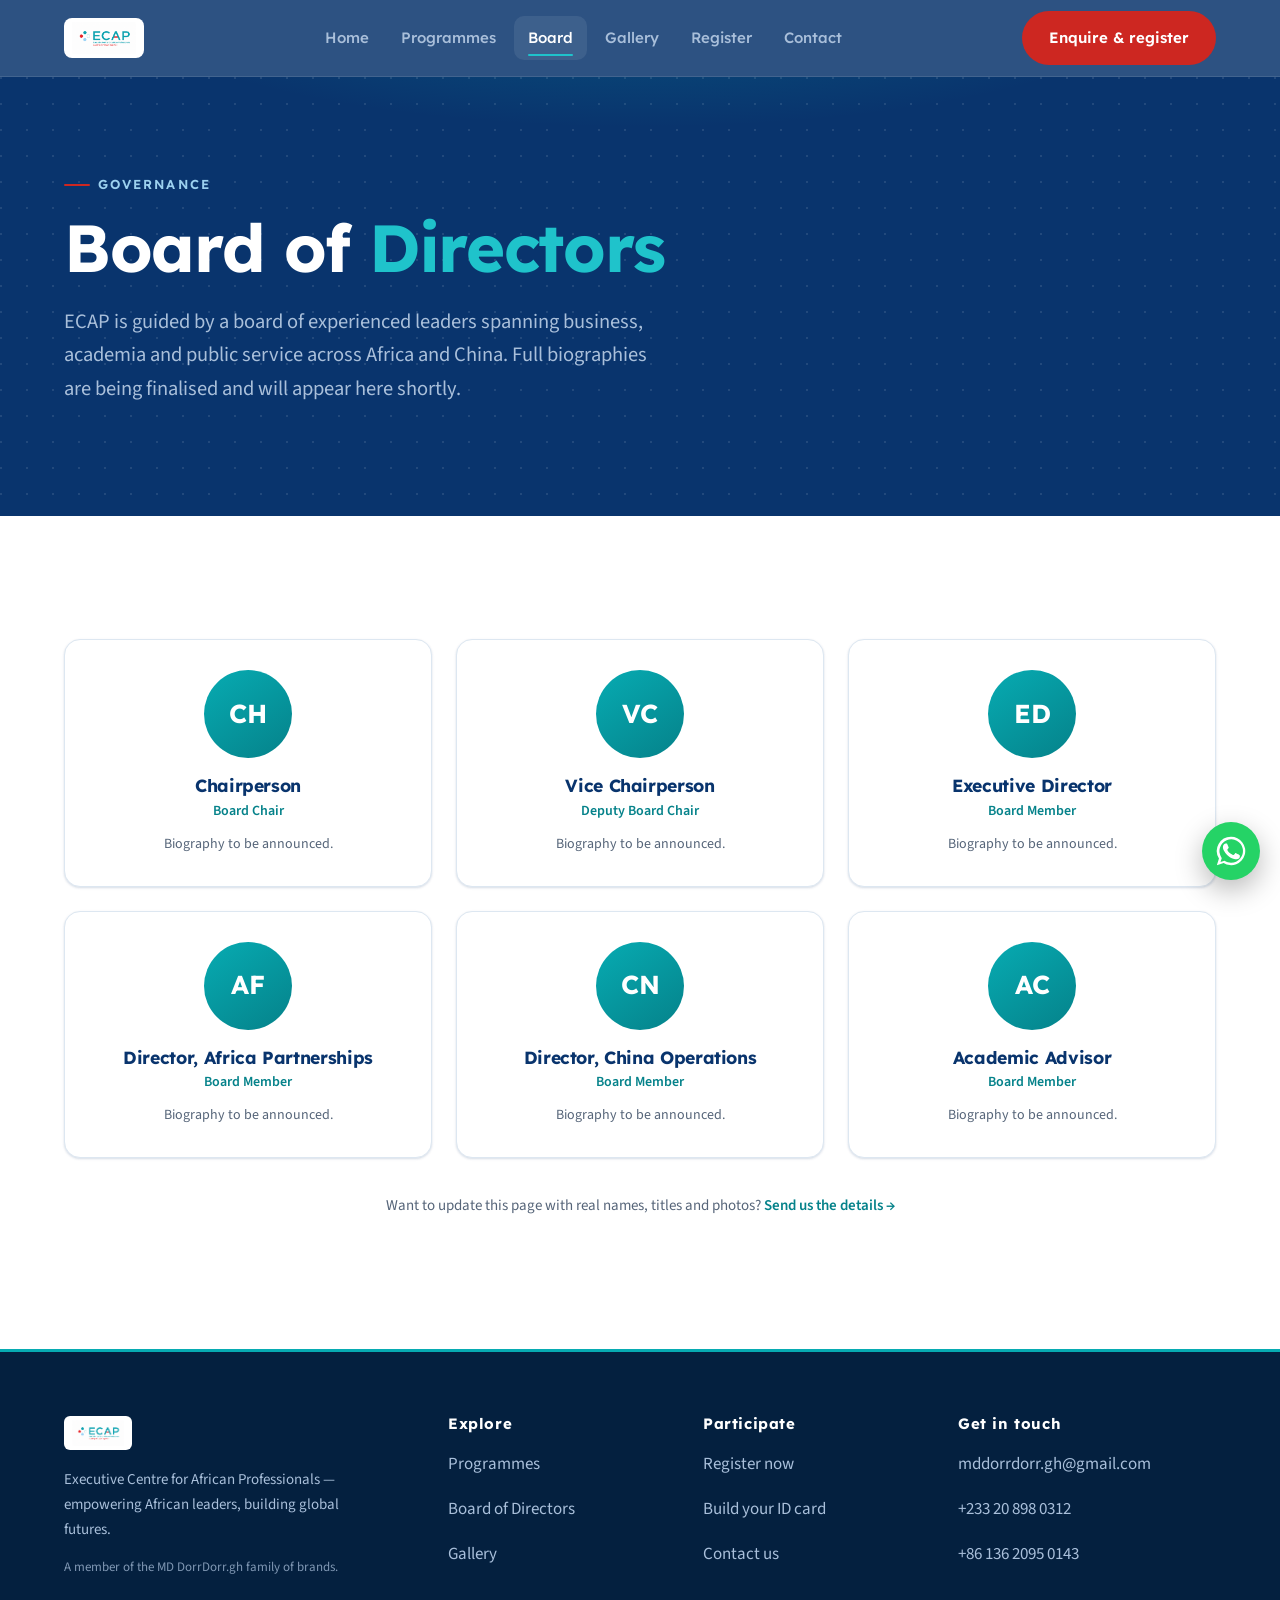
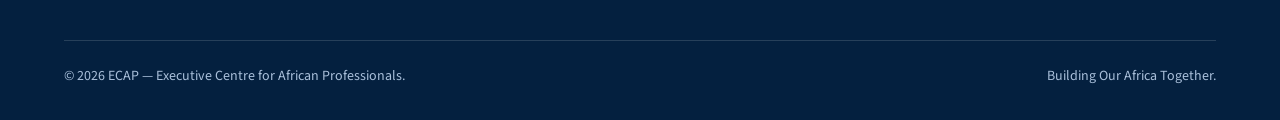
==== board.html @ b17c51c3 "Build full ECAP standalone website: marketing pages + registration/ID card system Pages: home, board" ====
<!DOCTYPE html>
<html lang="en">
<head>
<meta charset="UTF-8" />
<meta name="viewport" content="width=device-width, initial-scale=1.0" />
<title>Board of Directors — ECAP</title>
<meta name="description" content="Meet the Board of Directors of ECAP, the Executive Centre for African Professionals." />
<link rel="preconnect" href="https://fonts.googleapis.com" />
<link rel="preconnect" href="https://fonts.gstatic.com" crossorigin />
<link href="https://fonts.googleapis.com/css2?family=Lexend:wght@300;400;500;600;700;800&family=Source+Sans+3:wght@300;400;500;600;700&display=swap" rel="stylesheet" />
<link rel="stylesheet" href="css/styles.css" />
<link rel="canonical" href="https://ecap.mddorrdorrgh.org/board.html" />
<style>
  .board-avatar{width:88px;height:88px;border-radius:50%;background:linear-gradient(145deg,var(--teal),var(--teal-dark));display:grid;place-items:center;color:#fff;font-family:'Lexend';font-weight:700;font-size:26px;margin-bottom:18px;flex:none;}
</style>
</head>
<body>

<header class="site-header">
  <div class="container nav">
    <a href="index.html" class="nav-logo" aria-label="ECAP home"><img src="assets/logos/ecap-logo.png" alt="ECAP" style="height:40px;width:auto;background:#fff;border-radius:8px;padding:4px 8px;" /></a>
    <nav class="nav-links" aria-label="Primary">
      <a href="index.html">Home</a>
      <a href="programmes.html">Programmes</a>
      <a href="board.html" class="active">Board</a>
      <a href="gallery.html">Gallery</a>
      <a href="register.html">Register</a>
      <a href="contact.html">Contact</a>
    </nav>
    <div class="nav-cta"><a href="register.html" class="btn btn-red">Enquire &amp; register</a></div>
    <button class="nav-toggle" aria-label="Open menu" aria-expanded="false" aria-controls="mobileMenu"><svg width="26" height="26" viewBox="0 0 24 24" fill="none" stroke="currentColor" stroke-width="2" stroke-linecap="round"><path d="M4 6h16M4 12h16M4 18h16"/></svg></button>
  </div>
  <div class="mobile-menu" id="mobileMenu">
    <a href="index.html">Home</a>
    <a href="programmes.html">Programmes</a>
    <a href="board.html">Board of Directors</a>
    <a href="gallery.html">Gallery</a>
    <a href="register.html">Register</a>
    <a href="contact.html">Contact</a>
    <a href="register.html" class="btn btn-red">Enquire &amp; register</a>
  </div>
</header>

<main>

<section class="on-dark hero-glow pattern-adinkra" style="position:relative;overflow:hidden;">
  <div class="container" style="padding-block:clamp(56px,7vw,96px);position:relative;z-index:2;">
    <div class="maxw-720">
      <span class="eyebrow reveal">Governance</span>
      <h1 class="h-xl reveal" data-delay="1" style="margin:16px 0 0;">Board of <span class="text-accent gold" style="color:var(--teal-bright);">Directors</span></h1>
      <p class="lead reveal" data-delay="2" style="margin-top:20px;max-width:600px;">
        ECAP is guided by a board of experienced leaders spanning business, academia and public service
        across Africa and China. Full biographies are being finalised and will appear here shortly.
      </p>
    </div>
  </div>
</section>

<section class="section">
  <div class="container">
    <div class="grid grid-3" style="margin-top:8px;">
      <div class="card reveal" style="text-align:center;">
        <div class="board-avatar" style="margin-inline:auto;">CH</div>
        <h3 style="font-family:'Lexend';font-size:1.1rem;margin:0 0 4px;">Chairperson</h3>
        <p style="color:var(--teal-dark);font-weight:600;font-size:14px;margin:0 0 10px;">Board Chair</p>
        <p style="color:var(--fg-muted);font-size:14px;margin:0;">Biography to be announced.</p>
      </div>
      <div class="card reveal" data-delay="1" style="text-align:center;">
        <div class="board-avatar" style="margin-inline:auto;">VC</div>
        <h3 style="font-family:'Lexend';font-size:1.1rem;margin:0 0 4px;">Vice Chairperson</h3>
        <p style="color:var(--teal-dark);font-weight:600;font-size:14px;margin:0 0 10px;">Deputy Board Chair</p>
        <p style="color:var(--fg-muted);font-size:14px;margin:0;">Biography to be announced.</p>
      </div>
      <div class="card reveal" data-delay="2" style="text-align:center;">
        <div class="board-avatar" style="margin-inline:auto;">ED</div>
        <h3 style="font-family:'Lexend';font-size:1.1rem;margin:0 0 4px;">Executive Director</h3>
        <p style="color:var(--teal-dark);font-weight:600;font-size:14px;margin:0 0 10px;">Board Member</p>
        <p style="color:var(--fg-muted);font-size:14px;margin:0;">Biography to be announced.</p>
      </div>
      <div class="card reveal" style="text-align:center;">
        <div class="board-avatar" style="margin-inline:auto;">AF</div>
        <h3 style="font-family:'Lexend';font-size:1.1rem;margin:0 0 4px;">Director, Africa Partnerships</h3>
        <p style="color:var(--teal-dark);font-weight:600;font-size:14px;margin:0 0 10px;">Board Member</p>
        <p style="color:var(--fg-muted);font-size:14px;margin:0;">Biography to be announced.</p>
      </div>
      <div class="card reveal" data-delay="1" style="text-align:center;">
        <div class="board-avatar" style="margin-inline:auto;">CN</div>
        <h3 style="font-family:'Lexend';font-size:1.1rem;margin:0 0 4px;">Director, China Operations</h3>
        <p style="color:var(--teal-dark);font-weight:600;font-size:14px;margin:0 0 10px;">Board Member</p>
        <p style="color:var(--fg-muted);font-size:14px;margin:0;">Biography to be announced.</p>
      </div>
      <div class="card reveal" data-delay="2" style="text-align:center;">
        <div class="board-avatar" style="margin-inline:auto;">AC</div>
        <h3 style="font-family:'Lexend';font-size:1.1rem;margin:0 0 4px;">Academic Advisor</h3>
        <p style="color:var(--teal-dark);font-weight:600;font-size:14px;margin:0 0 10px;">Board Member</p>
        <p style="color:var(--fg-muted);font-size:14px;margin:0;">Biography to be announced.</p>
      </div>
    </div>
    <p class="center reveal" style="margin-top:36px;color:var(--fg-muted);font-size:15px;">Want to update this page with real names, titles and photos? <a href="contact.html" class="gold" style="font-weight:600;">Send us the details →</a></p>
  </div>
</section>

</main>

<footer class="site-footer">
  <div class="container">
    <div class="footer-grid">
      <div>
        <img src="assets/logos/ecap-logo.png" alt="ECAP" style="height:34px;width:auto;background:#fff;border-radius:6px;padding:4px 8px;margin-bottom:18px;" />
        <p style="max-width:320px;font-size:15px;">Executive Centre for African Professionals — empowering African leaders, building global futures.</p>
        <p style="max-width:320px;font-size:13px;margin-top:10px;opacity:.75;">A member of the <a href="https://mddorrdorrgh.org" target="_blank" rel="noopener">MD DorrDorr.gh</a> family of brands.</p>
      </div>
      <div><h4>Explore</h4><p><a href="programmes.html">Programmes</a></p><p><a href="board.html">Board of Directors</a></p><p><a href="gallery.html">Gallery</a></p></div>
      <div><h4>Participate</h4><p><a href="register.html">Register now</a></p><p><a href="id-card.html">Build your ID card</a></p><p><a href="contact.html">Contact us</a></p></div>
      <div><h4>Get in touch</h4><p><a href="mailto:mddorrdorr.gh@gmail.com">mddorrdorr.gh@gmail.com</a></p><p style="margin-top:10px;"><a href="tel:+233208980312">+233 20 898 0312</a></p><p><a href="tel:+8613620950143">+86 136 2095 0143</a></p></div>
    </div>
    <div class="footer-bottom">
      <span>© <span id="year">2026</span> ECAP — Executive Centre for African Professionals.</span>
      <span>Building Our Africa Together.</span>
    </div>
  </div>
</footer>

<a href="https://wa.me/233208980312?text=Hello%20ECAP%2C%20I%27d%20like%20to%20make%20an%20enquiry." class="wa-float" target="_blank" rel="noopener" aria-label="Chat with us on WhatsApp"><svg viewBox="0 0 24 24"><path d="M12 2a10 10 0 00-8.5 15.3L2 22l4.8-1.5A10 10 0 1012 2zm0 18.3c-1.5 0-3-.4-4.3-1.2l-.3-.2-2.8.9.9-2.8-.2-.3A8.3 8.3 0 1112 20.3zM17.5 14.4c-.3-.1-1.7-.8-1.9-.9-.3-.1-.5-.1-.7.2-.2.3-.7.8-.9 1-.2.2-.3.2-.6.1-.3-.2-1.2-.5-2.3-1.4-.9-.8-1.4-1.7-1.6-2-.2-.3 0-.5.1-.6l.4-.5c.1-.2.2-.3.3-.5.1-.2 0-.4 0-.5l-.9-2.1c-.2-.6-.5-.5-.7-.5h-.6c-.2 0-.5.1-.8.4-.3.3-1 1-1 2.4s1.1 2.8 1.2 3c.1.2 2.1 3.3 5.1 4.6.7.3 1.3.5 1.7.6.7.2 1.4.2 1.9.1.6-.1 1.7-.7 1.9-1.3.2-.6.2-1.2.2-1.3-.1-.2-.3-.2-.6-.4z"/></svg></a>
<script src="js/main.js"></script>
</body>
</html>
---- css/styles.css ----
/* ============================================================
   MD DorrDorr.gh — The Afrocentric Brand
   Shared design system
   Traditional palette: navy #09346d · teal #07abb2 · red #cd2721
                        sky #9cd1ef · white #ffffff
   ============================================================ */

:root {
  /* Brand core — traditional colors */
  --navy:       #09346d;
  --navy-deep:  #072a5a;
  --navy-900:   #04203f;
  --teal:       #07abb2;
  --teal-bright:#1fc3cb;   /* accents/text on dark */
  --teal-dark:  #05828a;   /* WCAG-safe on white */
  --red:        #cd2721;
  --red-dark:   #b21f1a;
  --sky:        #9cd1ef;
  --sky-soft:   #eef6fc;   /* light section bg */
  --sky-100:    #dcecf8;
  --white:      #ffffff;

  /* Dark surfaces (hero / footer / dark sections) = navy */
  --ink:        #09346d;
  --ink-2:      #0c3a78;   /* card on navy */
  --ink-3:      #0e4488;

  /* Backgrounds */
  --ivory:      #ffffff;
  --sand:       #eef6fc;   /* soft light-blue */
  --sand-2:     #dcecf8;

  /* Text */
  --fg:         #12243f;
  --fg-muted:   #566579;
  --fg-on-dark: #eaf1fa;
  --fg-on-dark-muted: #a9bfda;

  --border:     #dde7f1;
  --border-dark:rgba(255,255,255,.14);

  /* Subsidiary accents */
  --lordmart:   #14b8b8;
  --lordmart-navy: #12284c;
  --family-blue:#29a9e0;
  --family-red: #ed2027;
  --dingding:   #17a2ad;
  --dingding-red:#e53935;

  --radius:     16px;
  --radius-sm:  10px;
  --shadow-sm:  0 1px 2px rgba(9,52,109,.07), 0 1px 3px rgba(9,52,109,.10);
  --shadow-md:  0 8px 24px -8px rgba(9,52,109,.20), 0 4px 8px -4px rgba(9,52,109,.12);
  --shadow-lg:  0 30px 60px -20px rgba(9,52,109,.38);
  --shadow-accent:0 20px 50px -18px rgba(7,171,178,.55);
  --shadow-red: 0 20px 50px -18px rgba(205,39,33,.5);

  --maxw: 1200px;
  --ease: cubic-bezier(.22,.61,.36,1);
}

* { box-sizing: border-box; }
html { scroll-behavior: smooth; -webkit-text-size-adjust: 100%; }
@media (prefers-reduced-motion: reduce) { html { scroll-behavior: auto; } }

body {
  margin: 0;
  font-family: "Source Sans 3", system-ui, -apple-system, Segoe UI, Roboto, sans-serif;
  color: var(--fg);
  background: var(--ivory);
  font-size: 17px;
  line-height: 1.65;
  -webkit-font-smoothing: antialiased;
  text-rendering: optimizeLegibility;
}

h1,h2,h3,h4,.font-display {
  font-family: "Lexend", system-ui, sans-serif;
  line-height: 1.1;
  letter-spacing: -0.02em;
  font-weight: 700;
  color: var(--navy);
}

a { color: inherit; text-decoration: none; }
img { max-width: 100%; display: block; }

/* ---------- Layout ---------- */
.container { width: 100%; max-width: var(--maxw); margin-inline: auto; padding-inline: 24px; }
.section { padding-block: clamp(64px, 9vw, 128px); }
.section-tight { padding-block: clamp(48px, 6vw, 88px); }

.eyebrow {
  display: inline-flex; align-items: center; gap: 8px;
  font-family: "Lexend", sans-serif; font-weight: 600;
  font-size: 13px; letter-spacing: .16em; text-transform: uppercase;
  color: var(--teal-dark);
}
.eyebrow::before { content:""; width: 26px; height: 2px; background: var(--red); border-radius: 2px; }
.on-dark .eyebrow { color: var(--sky); }
.on-dark .eyebrow::before { background: var(--red); }

.h-xl { font-size: clamp(2.4rem, 5.2vw, 4.2rem); }
.h-lg { font-size: clamp(2rem, 4vw, 3rem); }
.h-md { font-size: clamp(1.5rem, 2.6vw, 2.1rem); }
.lead { font-size: clamp(1.05rem, 1.6vw, 1.28rem); color: var(--fg-muted); }
.on-dark .lead { color: var(--fg-on-dark-muted); }

.text-accent { color: var(--teal-dark); }
.on-dark .text-accent { color: var(--teal-bright); }
.text-red { color: var(--red); }

/* Surfaces */
/* Use background-COLOR (not the `background` shorthand) so the .pattern-adinkra
   overlay, which sets background-image, can't wipe out the navy base. */
.on-dark { color: var(--fg-on-dark); background-color: var(--navy); }
.on-dark.pattern-adinkra { background-color: var(--navy); }
.on-dark h1,.on-dark h2,.on-dark h3,.on-dark h4 { color: #fff; }
.bg-sand { background: var(--sand); }
.bg-ink  { background: var(--navy); }

/* ---------- Buttons ---------- */
.btn {
  --btn-bg: var(--teal); --btn-fg: #fff;
  display: inline-flex; align-items: center; justify-content: center; gap: 10px;
  font-family: "Lexend", sans-serif; font-weight: 600; font-size: 15px;
  padding: 14px 26px; border-radius: 999px; cursor: pointer; border: 1px solid transparent;
  background: var(--btn-bg); color: var(--btn-fg);
  transition: transform .2s var(--ease), box-shadow .25s var(--ease), background .2s, color .2s;
  min-height: 48px;
}
.btn:hover { transform: translateY(-2px); box-shadow: var(--shadow-accent); background: var(--teal-dark); }
.btn:active { transform: translateY(0); }
.btn:focus-visible { outline: 3px solid var(--sky); outline-offset: 2px; }

.btn-red { --btn-bg: var(--red); --btn-fg:#fff; }
.btn-red:hover { background: var(--red-dark); box-shadow: var(--shadow-red); }

.btn-ghost { --btn-bg: transparent; --btn-fg: var(--navy); border-color: var(--border); }
.on-dark .btn-ghost { --btn-fg: #fff; border-color: rgba(255,255,255,.30); }
.btn-ghost:hover { box-shadow: none; background: rgba(7,171,178,.10); border-color: var(--teal); color: var(--teal-dark); }
.on-dark .btn-ghost:hover { color:#fff; background: rgba(255,255,255,.08); border-color: var(--sky); }

.btn-dark { --btn-bg: var(--navy); --btn-fg: #fff; }
.btn-dark:hover { box-shadow: var(--shadow-md); background: var(--navy-deep); }
.btn-whatsapp { --btn-bg: #25d366; --btn-fg: #fff; }
.btn-whatsapp:hover { background: #1eb858; box-shadow: 0 20px 50px -18px rgba(37,211,102,.55); }

/* Floating WhatsApp button (all pages) */
.wa-float {
  position: fixed; right: 20px; bottom: 20px; z-index: 70;
  width: 58px; height: 58px; border-radius: 50%; background: #25d366;
  display: grid; place-items: center; box-shadow: 0 10px 28px rgba(0,0,0,.28);
  transition: transform .2s var(--ease), box-shadow .2s var(--ease);
}
.wa-float:hover { transform: scale(1.08); box-shadow: 0 14px 34px rgba(37,211,102,.5); }
.wa-float:focus-visible { outline: 3px solid #9be7b6; outline-offset: 3px; }
.wa-float svg { width: 34px; height: 34px; fill: #fff; }
@media (max-width: 520px) { .wa-float { width: 54px; height: 54px; right: 16px; bottom: 16px; } }
@media (prefers-reduced-motion: reduce) { .wa-float { transition: none; } }
.btn-lg { padding: 17px 34px; font-size: 16px; }

/* ---------- Header / Nav ---------- */
.site-header {
  position: sticky; top: 0; z-index: 60;
  background: color-mix(in srgb, var(--navy) 85%, transparent);
  backdrop-filter: blur(14px) saturate(1.2);
  border-bottom: 1px solid rgba(255,255,255,.10);
}
.nav { display: flex; align-items: center; justify-content: space-between; height: 76px; gap: 20px; }
.nav-logo { display: flex; align-items: center; gap: 12px; }
.nav-logo img { height: 34px; width: auto; }
.nav-links { display: flex; align-items: center; gap: 4px; }
.nav-links a {
  font-family: "Lexend", sans-serif; font-weight: 500; font-size: 15px;
  color: var(--fg-on-dark-muted); padding: 10px 14px; border-radius: 10px;
  transition: color .2s, background .2s; position: relative;
}
.nav-links a:hover, .nav-links a.active { color: #fff; background: rgba(255,255,255,.08); }
.nav-links a.active::after {
  content:""; position:absolute; left:14px; right:14px; bottom:4px; height:2px;
  background: var(--teal-bright); border-radius: 2px;
}
.nav-cta { display: flex; align-items: center; gap: 10px; }
.nav-toggle {
  display: none; background: none; border: 0; cursor: pointer; padding: 8px;
  color: #fff; border-radius: 10px;
}
.nav-toggle:hover { background: rgba(255,255,255,.10); }

.mobile-menu {
  display: none; flex-direction: column; gap: 4px;
  padding: 12px 24px 24px; background: var(--navy-deep);
  border-bottom: 1px solid var(--border-dark);
}
.mobile-menu.open { display: flex; }
.mobile-menu a {
  font-family: "Lexend", sans-serif; color: var(--fg-on-dark); padding: 14px 12px;
  border-radius: 10px; font-weight: 500; border-bottom: 1px solid rgba(255,255,255,.07);
}
.mobile-menu a:hover { background: rgba(7,171,178,.16); color: var(--teal-bright); }
.mobile-menu .btn { margin-top: 12px; }

@media (max-width: 900px) {
  .nav-links, .nav-cta .btn { display: none; }
  .nav-toggle { display: inline-flex; }
}

/* ---------- Cards ---------- */
.card {
  background: #fff; border: 1px solid var(--border); border-radius: var(--radius);
  padding: 30px; box-shadow: var(--shadow-sm);
  transition: transform .3s var(--ease), box-shadow .3s var(--ease), border-color .3s;
  height: 100%;
}
.card:hover { transform: translateY(-6px); box-shadow: var(--shadow-md); border-color: var(--sky-100); }
.on-dark .card { background: rgba(255,255,255,.05); border-color: var(--border-dark); }
.on-dark .card:hover { border-color: var(--teal); background: rgba(255,255,255,.08); }

.icon-badge {
  width: 54px; height: 54px; border-radius: 14px; display: grid; place-items: center;
  background: linear-gradient(140deg, var(--teal), var(--teal-dark)); color: #fff;
  box-shadow: var(--shadow-sm); margin-bottom: 18px;
}
.icon-badge svg { width: 26px; height: 26px; }

/* Grid helpers */
.grid { display: grid; gap: 24px; }
.grid-2 { grid-template-columns: repeat(2, 1fr); }
.grid-3 { grid-template-columns: repeat(3, 1fr); }
.grid-4 { grid-template-columns: repeat(4, 1fr); }
@media (max-width: 980px) { .grid-3, .grid-4 { grid-template-columns: repeat(2, 1fr); } }
@media (max-width: 640px) { .grid-2, .grid-3, .grid-4 { grid-template-columns: 1fr; } }

/* ---------- Subsidiary brand chips ---------- */
.brand-tag { display:inline-flex; align-items:center; gap:8px; font-family:"Lexend"; font-weight:600; font-size:13px; letter-spacing:.05em; padding:6px 14px; border-radius:999px; }
.tag-lordmart { background: color-mix(in srgb, var(--lordmart) 15%, #fff); color: var(--lordmart-navy); }
.tag-family   { background: color-mix(in srgb, var(--family-blue) 15%, #fff); color: #0c6aa0; }
.tag-dingding { background: color-mix(in srgb, var(--dingding) 15%, #fff); color: #0b6b73; }
.tag-ecap { background: color-mix(in srgb, var(--teal) 16%, #fff); color: var(--teal-dark); }

/* ECAP icon badge — teal, matching the ECAP logo */
.icon-badge.badge-gold { background: linear-gradient(140deg, var(--teal), var(--teal-dark)); }

/* ---------- Pattern & glow ---------- */
.pattern-adinkra {
  background-image:
    radial-gradient(circle at 1px 1px, rgba(255,255,255,.10) 1px, transparent 0);
  background-size: 26px 26px;
}
.hero-glow::before {
  content:""; position:absolute; inset:-20% 0 auto 0; height:75%;
  background: radial-gradient(60% 60% at 50% 0%, rgba(7,171,178,.28), transparent 70%);
  pointer-events:none;
}
.rule-accent { height: 3px; width: 60px; background: linear-gradient(90deg, var(--teal-bright), transparent); border-radius:3px; }

/* Stat */
.stat-num { font-family:"Lexend"; font-weight:800; font-size: clamp(2.2rem,4vw,3.2rem); color: var(--teal-dark); line-height:1; letter-spacing:-.03em; }
.on-dark .stat-num { color: var(--teal-bright); }
.stat-label { color: var(--fg-muted); font-size:15px; margin-top:6px; }
.on-dark .stat-label { color: var(--fg-on-dark-muted); }

/* ---------- Footer ---------- */
.site-footer { background: var(--navy-900); color: var(--fg-on-dark-muted); padding-block: 64px 32px; border-top: 3px solid var(--teal); }
.site-footer h4 { color:#fff; font-size: 15px; letter-spacing:.04em; margin: 0 0 16px; }
.site-footer a { color: var(--fg-on-dark-muted); transition: color .2s; }
.site-footer a:hover { color: var(--teal-bright); }
.footer-grid { display:grid; grid-template-columns: 1.6fr 1fr 1fr 1.2fr; gap: 40px; }
@media (max-width: 860px){ .footer-grid { grid-template-columns: 1fr 1fr; gap: 32px; } }
@media (max-width: 520px){ .footer-grid { grid-template-columns: 1fr; } }
.footer-bottom { margin-top: 48px; padding-top: 24px; border-top: 1px solid var(--border-dark); display:flex; justify-content:space-between; gap:16px; flex-wrap:wrap; font-size: 14px; }

/* ---------- Reveal animation ---------- */
.reveal { opacity: 0; transform: translateY(24px); transition: opacity .7s var(--ease), transform .7s var(--ease); }
.reveal.in { opacity: 1; transform: none; }
.reveal[data-delay="1"]{ transition-delay:.08s; }
.reveal[data-delay="2"]{ transition-delay:.16s; }
.reveal[data-delay="3"]{ transition-delay:.24s; }
.reveal[data-delay="4"]{ transition-delay:.32s; }
@media (prefers-reduced-motion: reduce) {
  .reveal { opacity: 1 !important; transform: none !important; transition: none; }
}

/* Country mini-flags (render consistently on Windows, unlike flag emoji) */
.flag { display:inline-block; width:28px; height:19px; border-radius:3px; vertical-align:middle; box-shadow:0 0 0 1px rgba(0,0,0,.10); flex:none; }
.flag-gh { background:linear-gradient(#ce1126 0 33.33%, #fcd116 33.33% 66.66%, #006b3f 66.66% 100%); position:relative; }
.flag-gh::after { content:"★"; position:absolute; inset:0; display:grid; place-items:center; color:#111; font-size:10px; line-height:1; }
.flag-cn { background:#de2910; position:relative; }
.flag-cn::after { content:"★"; position:absolute; top:3px; left:4px; color:#ffde00; font-size:9px; line-height:1; }

/* Utility */
.center { text-align:center; }
.mx-auto { margin-inline:auto; }
.maxw-720 { max-width: 720px; }
.maxw-640 { max-width: 640px; }
.mt-s{margin-top:12px}.mt-m{margin-top:24px}.mt-l{margin-top:40px}
.flex{display:flex}.items-center{align-items:center}.gap-s{gap:10px}.gap-m{gap:16px}.wrap{flex-wrap:wrap}
.list-check{list-style:none;padding:0;margin:0}
.list-check li{position:relative;padding-left:32px;margin-bottom:14px}
.list-check li::before{content:"";position:absolute;left:0;top:3px;width:20px;height:20px;border-radius:50%;background:var(--teal);
  -webkit-mask:url("data:image/svg+xml,%3Csvg xmlns='http://www.w3.org/2000/svg' viewBox='0 0 24 24' fill='none' stroke='%23fff' stroke-width='3.5' stroke-linecap='round' stroke-linejoin='round'%3E%3Cpath d='M20 6 9 17l-5-5'/%3E%3C/svg%3E") center/13px no-repeat;
  mask:url("data:image/svg+xml,%3Csvg xmlns='http://www.w3.org/2000/svg' viewBox='0 0 24 24' fill='none' stroke='%23fff' stroke-width='3.5' stroke-linecap='round' stroke-linejoin='round'%3E%3Cpath d='M20 6 9 17l-5-5'/%3E%3C/svg%3E") center/13px no-repeat;}

/* ============================================================
   ECAP additions: forms, course outlines, gallery, ID card
   ============================================================ */

/* Text accent alias used across ECAP copy */
.gold { color: var(--teal-dark); }
.on-dark .gold { color: var(--teal-bright); }
.ecap-badge { width:96px; height:96px; border-radius:24px; background:linear-gradient(145deg,#0e4488,#062a5a); display:grid; place-items:center; box-shadow:var(--shadow-lg); border:1px solid rgba(7,171,178,.45); }

/* Forms (register, contact) */
.field{margin-bottom:18px;}
.field label{display:block;font-family:'Lexend';font-weight:600;font-size:14px;color:var(--navy);margin-bottom:7px;}
.field .hint{font-size:13px;color:var(--fg-muted);margin-top:6px;}
.field input,.field select,.field textarea{
  width:100%;font-family:inherit;font-size:16px;color:var(--fg);
  padding:13px 15px;border:1px solid var(--border);border-radius:12px;background:#fff;
  transition:border-color .2s, box-shadow .2s;
}
.field input:focus,.field select:focus,.field textarea:focus{
  outline:none;border-color:var(--teal);box-shadow:0 0 0 3px rgba(7,171,178,.18);
}
.field textarea{resize:vertical;min-height:120px;}
.checkrow{display:flex;align-items:flex-start;gap:12px;padding:14px 16px;border:1px solid var(--border);border-radius:12px;margin-bottom:10px;transition:border-color .2s, background .2s;}
.checkrow:has(input:checked){border-color:var(--teal);background:color-mix(in srgb, var(--teal) 6%, #fff);}
.checkrow input{width:18px;height:18px;margin-top:2px;accent-color:var(--teal);flex:none;}
.checkrow.locked{opacity:.75;}
.contact-line{display:flex;align-items:flex-start;gap:14px;margin-bottom:20px;}
.contact-line .ci{flex:none;width:44px;height:44px;border-radius:12px;background:rgba(7,171,178,.12);display:grid;place-items:center;color:var(--teal-dark);}
.contact-line a{color:var(--teal-dark);font-weight:600;}
.form-note{font-size:13px;color:var(--fg-muted);margin-top:6px;}

/* Course outline accordion */
.course-group-label{font-family:'Lexend';font-weight:700;font-size:1.15rem;color:var(--navy);margin:0 0 18px;display:flex;align-items:center;gap:10px;}
.course-item{background:#fff;border:1px solid var(--border);border-radius:var(--radius-sm);margin-bottom:12px;overflow:hidden;}
.course-item summary{list-style:none;cursor:pointer;padding:18px 20px;display:flex;align-items:center;justify-content:space-between;gap:16px;font-family:'Lexend';font-weight:600;color:var(--navy);}
.course-item summary::-webkit-details-marker{display:none;}
.course-item summary .chev{flex:none;transition:transform .2s var(--ease);color:var(--teal-dark);}
.course-item[open] summary .chev{transform:rotate(180deg);}
.course-item .course-body{padding:0 20px 20px;color:var(--fg-muted);font-size:15px;border-top:1px solid var(--border);padding-top:16px;}
.course-item .course-body ul{margin:10px 0 0;padding-left:20px;}
.course-pill{font-family:'Lexend';font-weight:600;font-size:11px;letter-spacing:.04em;padding:4px 10px;border-radius:999px;flex:none;}
.course-pill.core{background:color-mix(in srgb, var(--red) 14%, #fff);color:var(--red-dark);}
.course-pill.elective{background:color-mix(in srgb, var(--teal) 16%, #fff);color:var(--teal-dark);}

/* Gallery */
.gallery-grid{display:grid;grid-template-columns:repeat(3,1fr);gap:16px;}
@media (max-width:860px){.gallery-grid{grid-template-columns:repeat(2,1fr);}}
@media (max-width:560px){.gallery-grid{grid-template-columns:1fr;}}
.gallery-tile{position:relative;aspect-ratio:4/3;border-radius:var(--radius-sm);overflow:hidden;background:var(--sand);border:1px solid var(--border);}
.gallery-tile img{width:100%;height:100%;object-fit:cover;}
.gallery-tile.placeholder{display:flex;align-items:center;justify-content:center;flex-direction:column;gap:8px;color:var(--fg-muted);font-size:13px;text-align:center;padding:16px;}
.gallery-tile.placeholder svg{width:30px;height:30px;opacity:.5;}
.video-frame{position:relative;aspect-ratio:16/9;border-radius:var(--radius);overflow:hidden;background:var(--navy);box-shadow:var(--shadow-md);}
.video-frame iframe,.video-frame video{width:100%;height:100%;border:0;display:block;}
.video-frame.placeholder{display:flex;align-items:center;justify-content:center;flex-direction:column;gap:10px;color:var(--fg-on-dark-muted);}
.video-frame.placeholder svg{width:40px;height:40px;}

/* ID card builder */
.id-card{width:100%;max-width:340px;aspect-ratio:54/85;border-radius:16px;position:relative;margin-inline:auto;perspective:1600px;}
.id-card-inner{position:relative;width:100%;height:100%;transition:transform .6s var(--ease);transform-style:preserve-3d;}
.id-card.flipped .id-card-inner{transform:rotateY(180deg);}
.id-card-face{position:absolute;inset:0;backface-visibility:hidden;border-radius:16px;overflow:hidden;box-shadow:var(--shadow-lg);background:#fff;display:flex;flex-direction:column;}
.id-card-back{transform:rotateY(180deg);}
.id-card-top{background:linear-gradient(135deg,var(--navy),var(--navy-deep));padding:14px 14px 10px;text-align:center;flex:none;}
.id-card-top img{height:28px;width:auto;margin:0 auto 4px;}
.id-card-top .org{color:#fff;font-family:'Lexend';font-weight:700;font-size:11px;letter-spacing:.02em;line-height:1.25;}
.id-card-photo{width:92px;height:92px;border-radius:50%;object-fit:cover;border:4px solid #fff;margin:-30px auto 0;box-shadow:0 4px 10px rgba(0,0,0,.2);background:var(--sand);display:flex;align-items:center;justify-content:center;color:var(--fg-muted);font-size:11px;}
.id-card-name{text-align:center;font-family:'Lexend';font-weight:700;font-size:16px;color:var(--navy);margin:10px 10px 0;line-height:1.2;}
.id-card-details{padding:10px 16px 16px;margin-top:auto;font-size:11.5px;color:var(--fg-muted);}
.id-card-details div{display:flex;justify-content:space-between;padding:4px 0;border-top:1px dashed var(--border);}
.id-card-details div:first-child{border-top:none;}
.id-card-details b{color:var(--navy);font-weight:600;}
.id-card-back{align-items:center;justify-content:center;background:linear-gradient(160deg,var(--navy),var(--navy-deep));padding:20px;text-align:center;}
.id-card-back img{width:84px;height:auto;margin:0 auto 14px;background:#fff;border-radius:12px;padding:10px;}
.id-card-back .slogan{color:#fff;font-family:'Lexend';font-weight:800;font-size:15px;letter-spacing:.02em;}
.code-box{font-family:'Lexend';font-weight:800;font-size:1.6rem;letter-spacing:.08em;color:var(--navy);background:var(--sand);border:2px dashed var(--teal);border-radius:12px;padding:16px 20px;text-align:center;}
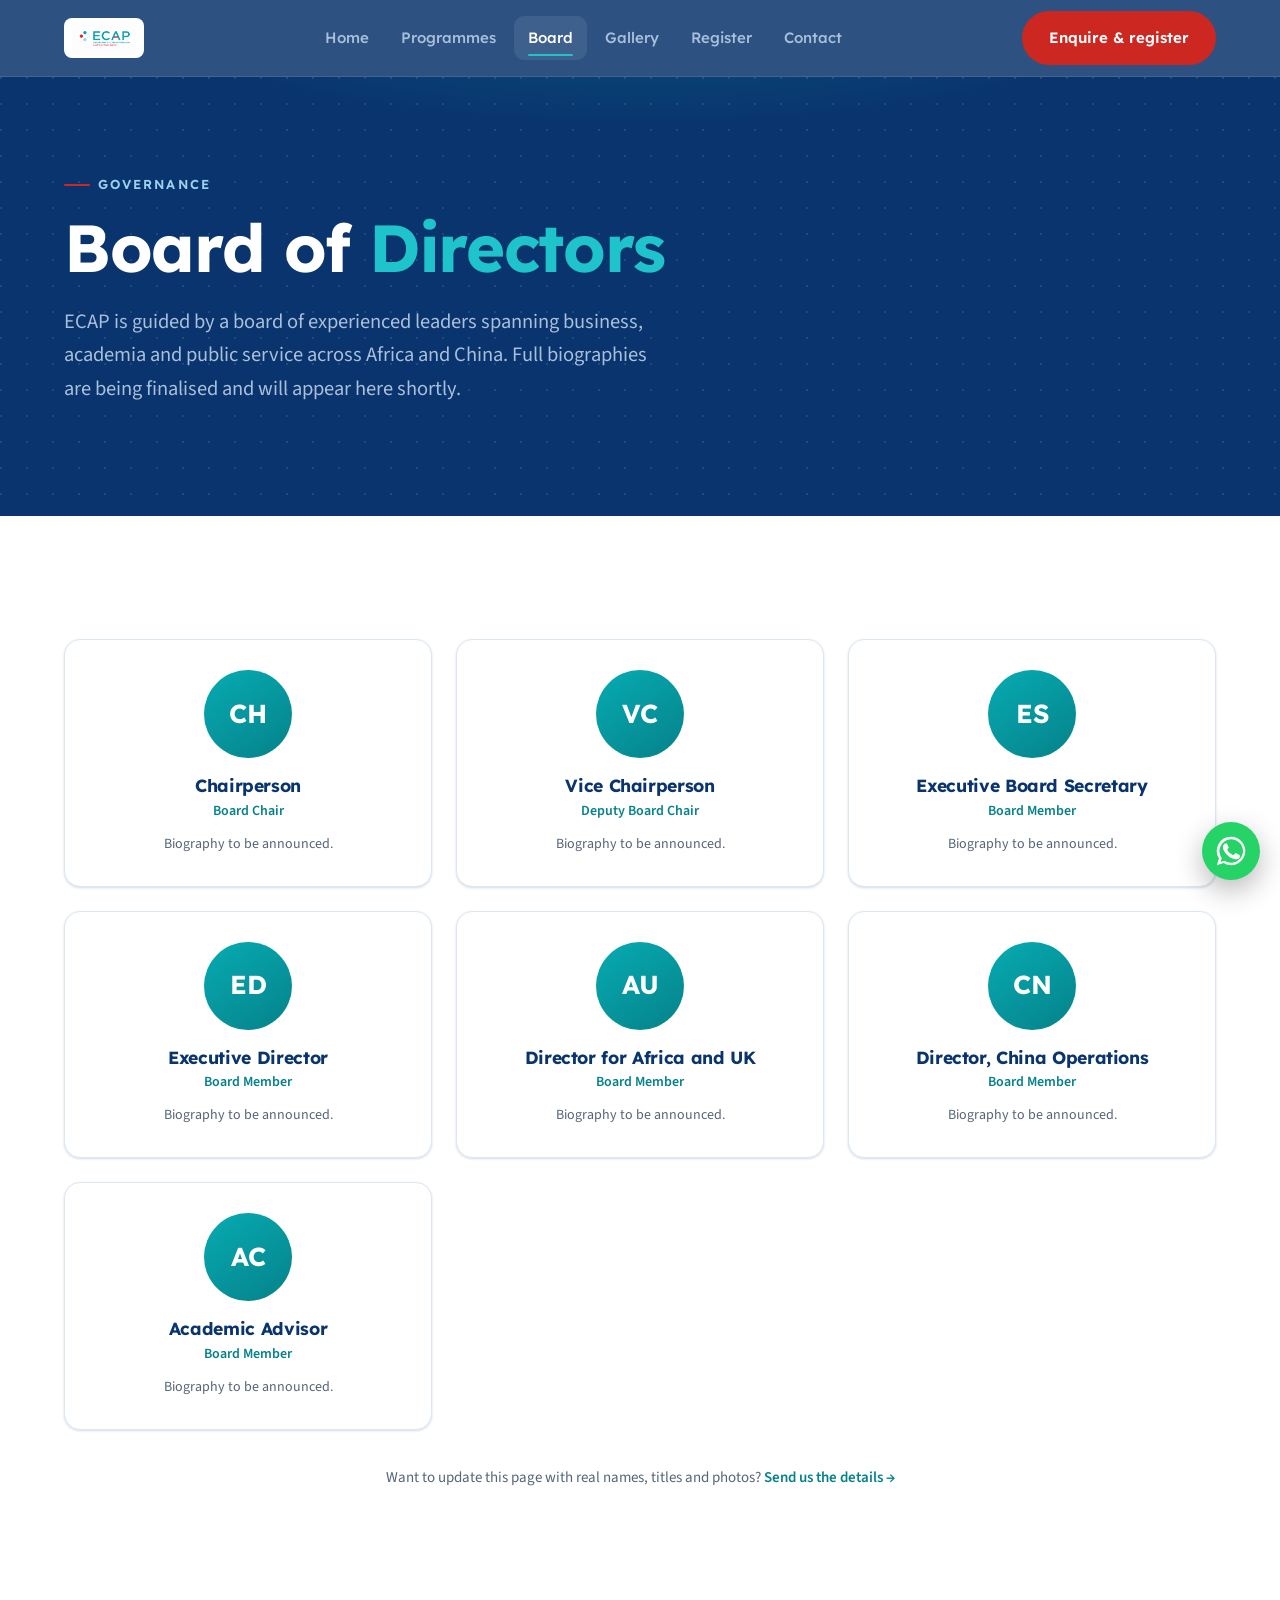
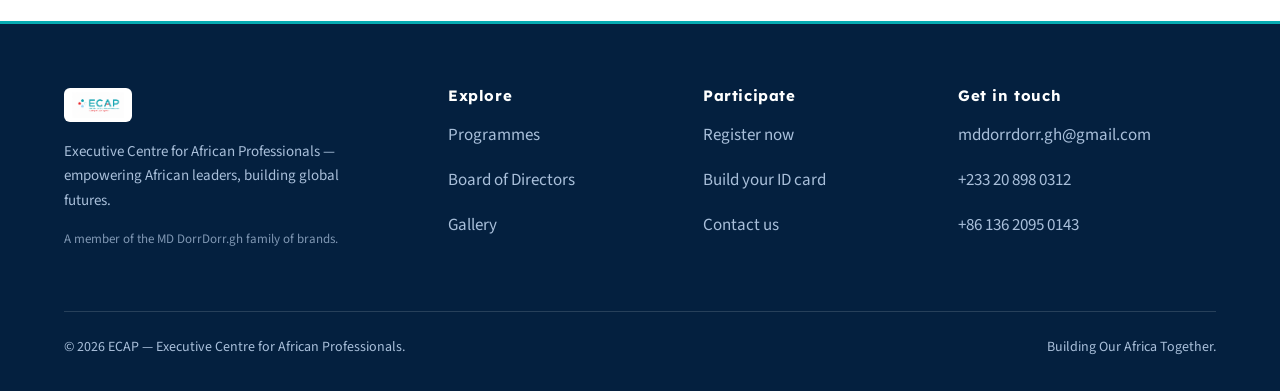
==== commit 6e17fa8c: "Add Executive Board Secretary; expand Africa director role to include UK Board now has 7 members: Ch" ====
--- a/board.html
+++ b/board.html
@@ -72,24 +72,30 @@
         <p style="color:var(--fg-muted);font-size:14px;margin:0;">Biography to be announced.</p>
       </div>
       <div class="card reveal" data-delay="2" style="text-align:center;">
+        <div class="board-avatar" style="margin-inline:auto;">ES</div>
+        <h3 style="font-family:'Lexend';font-size:1.1rem;margin:0 0 4px;">Executive Board Secretary</h3>
+        <p style="color:var(--teal-dark);font-weight:600;font-size:14px;margin:0 0 10px;">Board Member</p>
+        <p style="color:var(--fg-muted);font-size:14px;margin:0;">Biography to be announced.</p>
+      </div>
+      <div class="card reveal" style="text-align:center;">
         <div class="board-avatar" style="margin-inline:auto;">ED</div>
         <h3 style="font-family:'Lexend';font-size:1.1rem;margin:0 0 4px;">Executive Director</h3>
         <p style="color:var(--teal-dark);font-weight:600;font-size:14px;margin:0 0 10px;">Board Member</p>
         <p style="color:var(--fg-muted);font-size:14px;margin:0;">Biography to be announced.</p>
       </div>
-      <div class="card reveal" style="text-align:center;">
-        <div class="board-avatar" style="margin-inline:auto;">AF</div>
-        <h3 style="font-family:'Lexend';font-size:1.1rem;margin:0 0 4px;">Director, Africa Partnerships</h3>
+      <div class="card reveal" data-delay="1" style="text-align:center;">
+        <div class="board-avatar" style="margin-inline:auto;">AU</div>
+        <h3 style="font-family:'Lexend';font-size:1.1rem;margin:0 0 4px;">Director for Africa and UK</h3>
         <p style="color:var(--teal-dark);font-weight:600;font-size:14px;margin:0 0 10px;">Board Member</p>
         <p style="color:var(--fg-muted);font-size:14px;margin:0;">Biography to be announced.</p>
       </div>
-      <div class="card reveal" data-delay="1" style="text-align:center;">
+      <div class="card reveal" data-delay="2" style="text-align:center;">
         <div class="board-avatar" style="margin-inline:auto;">CN</div>
         <h3 style="font-family:'Lexend';font-size:1.1rem;margin:0 0 4px;">Director, China Operations</h3>
         <p style="color:var(--teal-dark);font-weight:600;font-size:14px;margin:0 0 10px;">Board Member</p>
         <p style="color:var(--fg-muted);font-size:14px;margin:0;">Biography to be announced.</p>
       </div>
-      <div class="card reveal" data-delay="2" style="text-align:center;">
+      <div class="card reveal" style="text-align:center;">
         <div class="board-avatar" style="margin-inline:auto;">AC</div>
         <h3 style="font-family:'Lexend';font-size:1.1rem;margin:0 0 4px;">Academic Advisor</h3>
         <p style="color:var(--teal-dark);font-weight:600;font-size:14px;margin:0 0 10px;">Board Member</p>
--- a/css/styles.css
+++ b/css/styles.css
@@ -359,22 +359,12 @@
 .video-frame.placeholder{display:flex;align-items:center;justify-content:center;flex-direction:column;gap:10px;color:var(--fg-on-dark-muted);}
 .video-frame.placeholder svg{width:40px;height:40px;}
 
-/* ID card builder */
-.id-card{width:100%;max-width:340px;aspect-ratio:54/85;border-radius:16px;position:relative;margin-inline:auto;perspective:1600px;}
+/* ID card builder — card faces render the ECAPCard SVG output directly;
+   these rules only handle the 3D flip mechanic and container framing. */
+.id-card{width:100%;max-width:340px;aspect-ratio:64/101;position:relative;margin-inline:auto;perspective:1600px;}
 .id-card-inner{position:relative;width:100%;height:100%;transition:transform .6s var(--ease);transform-style:preserve-3d;}
 .id-card.flipped .id-card-inner{transform:rotateY(180deg);}
-.id-card-face{position:absolute;inset:0;backface-visibility:hidden;border-radius:16px;overflow:hidden;box-shadow:var(--shadow-lg);background:#fff;display:flex;flex-direction:column;}
+.id-card-face{position:absolute;inset:0;backface-visibility:hidden;border-radius:16px;overflow:hidden;box-shadow:var(--shadow-lg);background:#fff;}
+.id-card-face svg{width:100%;height:100%;display:block;}
 .id-card-back{transform:rotateY(180deg);}
-.id-card-top{background:linear-gradient(135deg,var(--navy),var(--navy-deep));padding:14px 14px 10px;text-align:center;flex:none;}
-.id-card-top img{height:28px;width:auto;margin:0 auto 4px;}
-.id-card-top .org{color:#fff;font-family:'Lexend';font-weight:700;font-size:11px;letter-spacing:.02em;line-height:1.25;}
-.id-card-photo{width:92px;height:92px;border-radius:50%;object-fit:cover;border:4px solid #fff;margin:-30px auto 0;box-shadow:0 4px 10px rgba(0,0,0,.2);background:var(--sand);display:flex;align-items:center;justify-content:center;color:var(--fg-muted);font-size:11px;}
-.id-card-name{text-align:center;font-family:'Lexend';font-weight:700;font-size:16px;color:var(--navy);margin:10px 10px 0;line-height:1.2;}
-.id-card-details{padding:10px 16px 16px;margin-top:auto;font-size:11.5px;color:var(--fg-muted);}
-.id-card-details div{display:flex;justify-content:space-between;padding:4px 0;border-top:1px dashed var(--border);}
-.id-card-details div:first-child{border-top:none;}
-.id-card-details b{color:var(--navy);font-weight:600;}
-.id-card-back{align-items:center;justify-content:center;background:linear-gradient(160deg,var(--navy),var(--navy-deep));padding:20px;text-align:center;}
-.id-card-back img{width:84px;height:auto;margin:0 auto 14px;background:#fff;border-radius:12px;padding:10px;}
-.id-card-back .slogan{color:#fff;font-family:'Lexend';font-weight:800;font-size:15px;letter-spacing:.02em;}
 .code-box{font-family:'Lexend';font-weight:800;font-size:1.6rem;letter-spacing:.08em;color:var(--navy);background:var(--sand);border:2px dashed var(--teal);border-radius:12px;padding:16px 20px;text-align:center;}
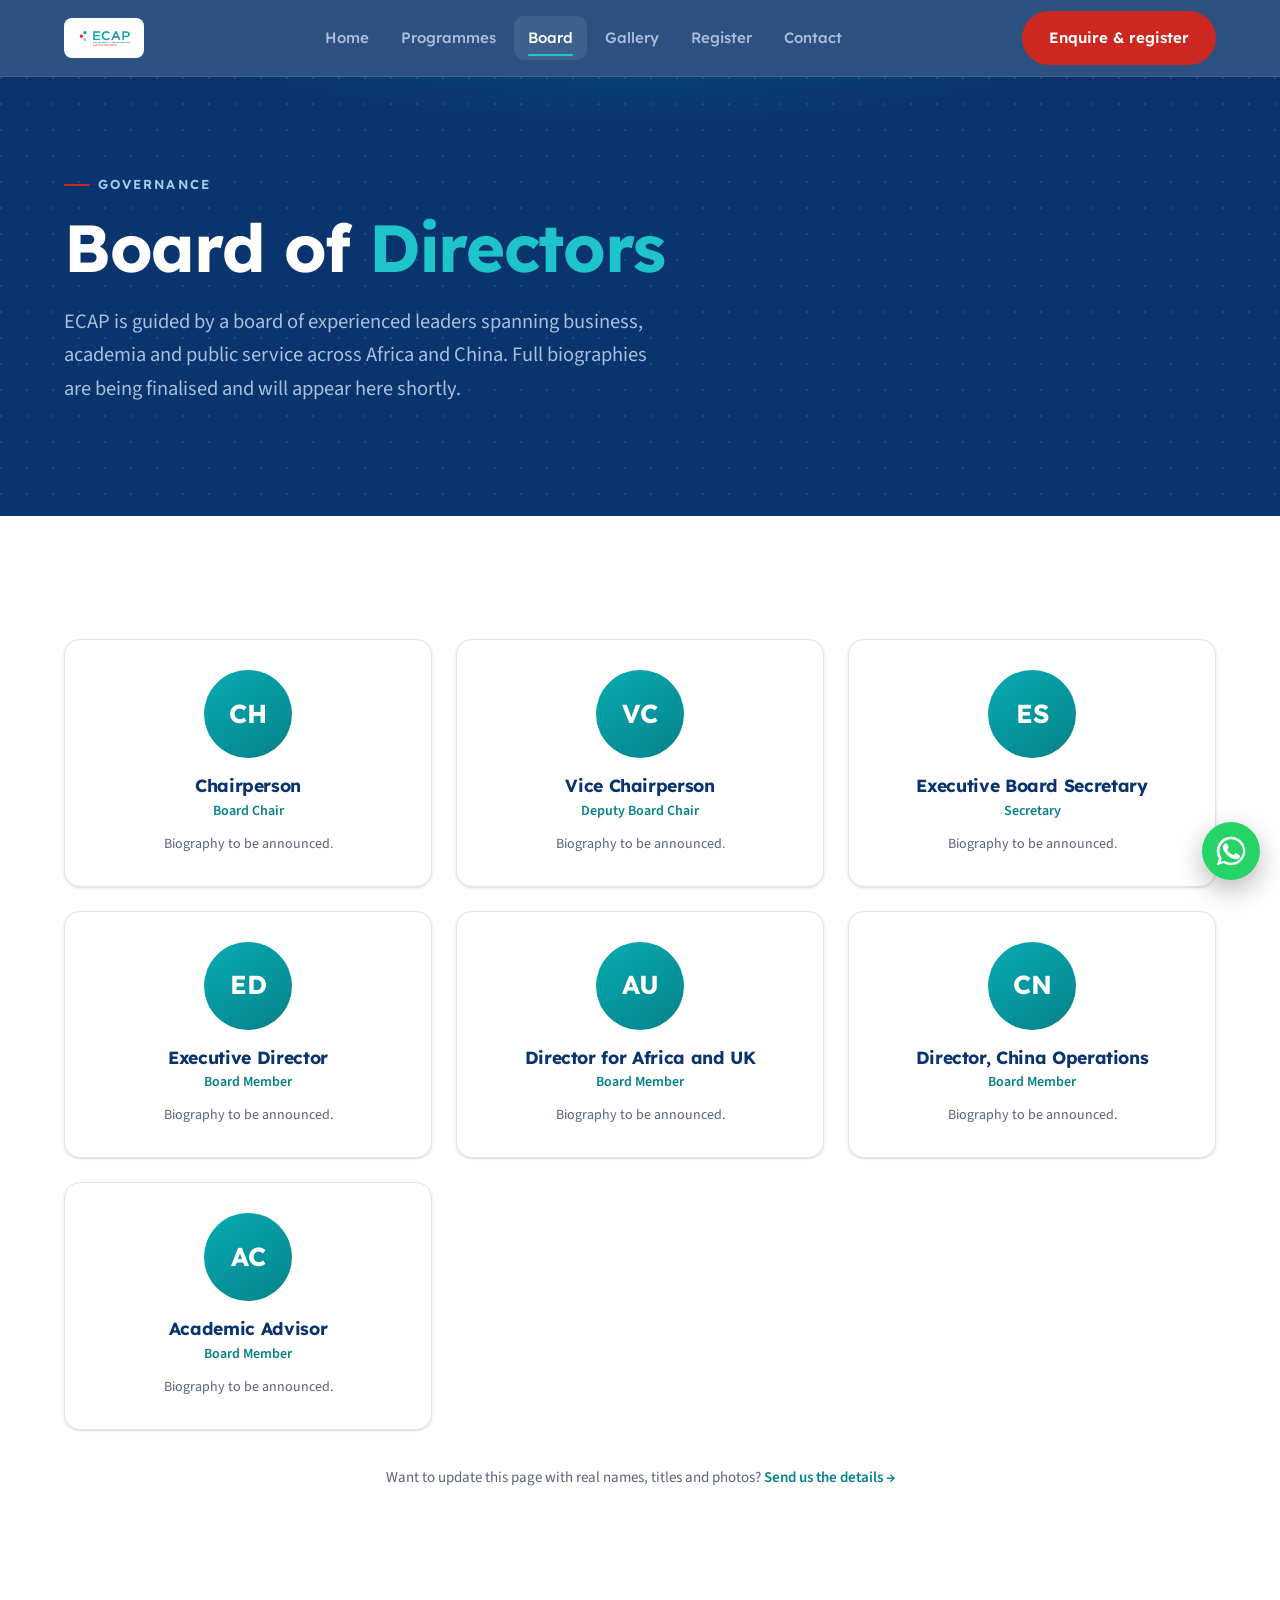
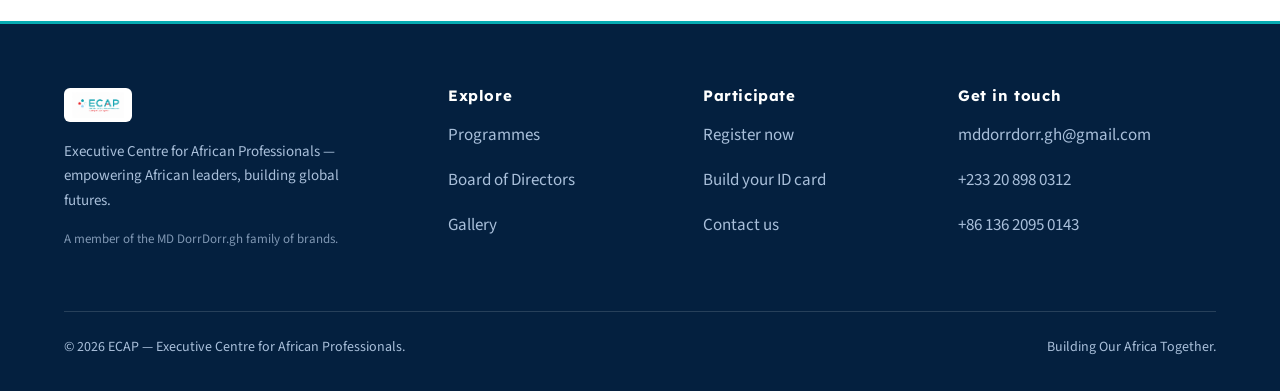
==== commit 751b3def: "Label the Executive Board Secretary card's role as Secretary, not Board Member Co-Authored-By: Claud" ====
--- a/board.html
+++ b/board.html
@@ -74,7 +74,7 @@
       <div class="card reveal" data-delay="2" style="text-align:center;">
         <div class="board-avatar" style="margin-inline:auto;">ES</div>
         <h3 style="font-family:'Lexend';font-size:1.1rem;margin:0 0 4px;">Executive Board Secretary</h3>
-        <p style="color:var(--teal-dark);font-weight:600;font-size:14px;margin:0 0 10px;">Board Member</p>
+        <p style="color:var(--teal-dark);font-weight:600;font-size:14px;margin:0 0 10px;">Secretary</p>
         <p style="color:var(--fg-muted);font-size:14px;margin:0;">Biography to be announced.</p>
       </div>
       <div class="card reveal" style="text-align:center;">
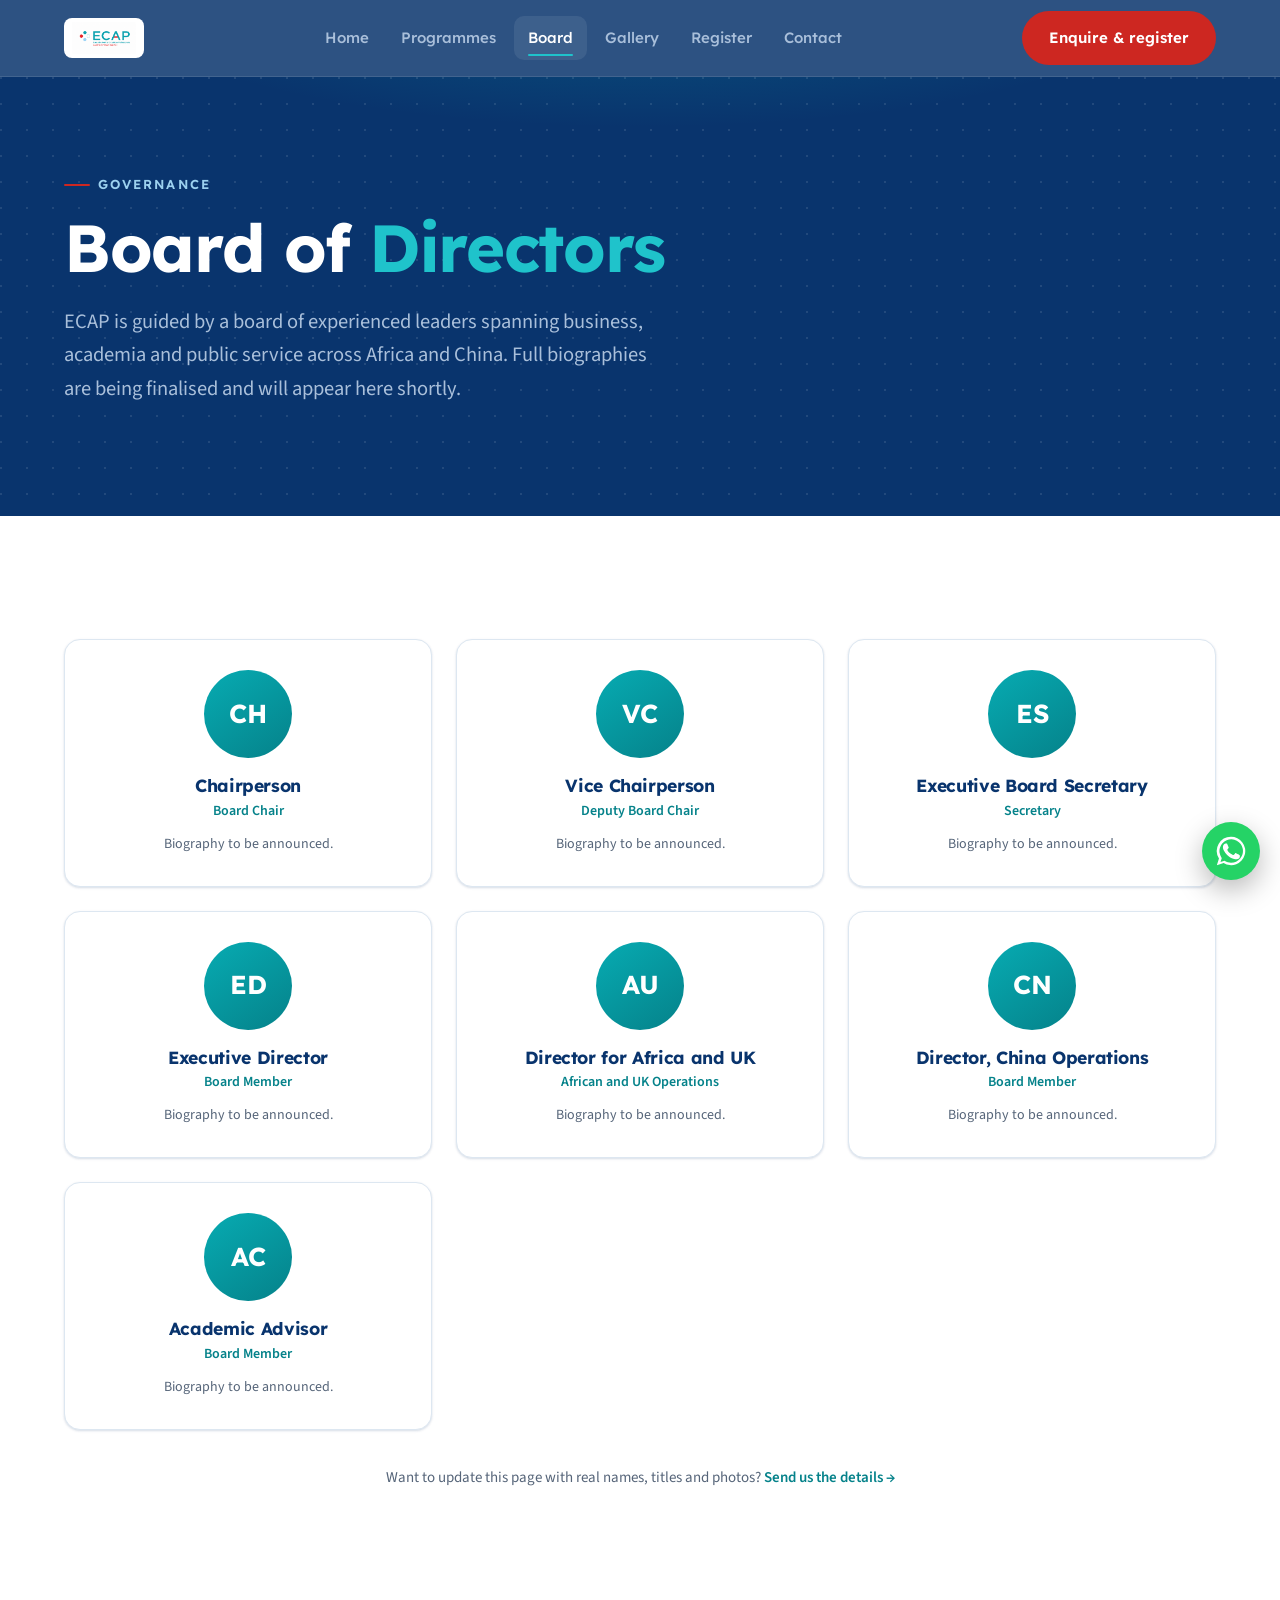
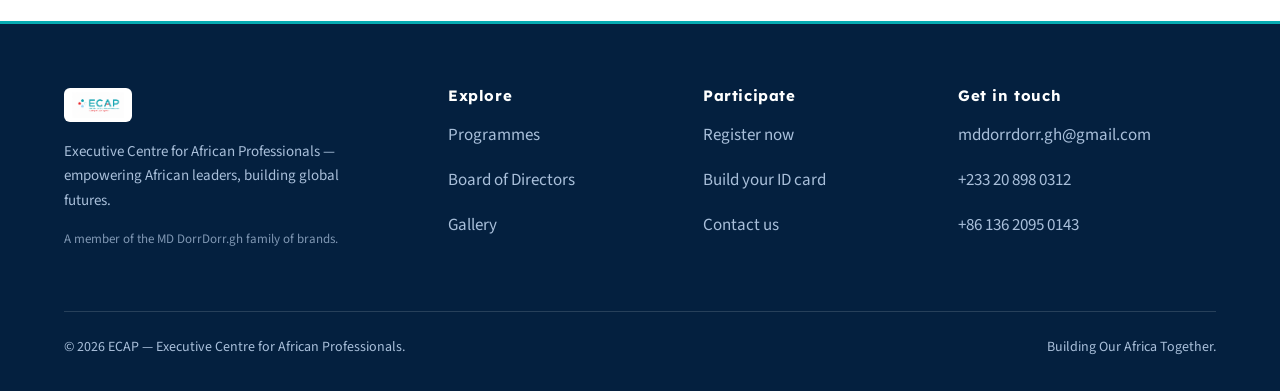
==== commit 1e60131e: "Label the Africa/UK director's role as African and UK Operations Co-Authored-By: Claude Sonnet 5 <no" ====
--- a/board.html
+++ b/board.html
@@ -86,7 +86,7 @@
       <div class="card reveal" data-delay="1" style="text-align:center;">
         <div class="board-avatar" style="margin-inline:auto;">AU</div>
         <h3 style="font-family:'Lexend';font-size:1.1rem;margin:0 0 4px;">Director for Africa and UK</h3>
-        <p style="color:var(--teal-dark);font-weight:600;font-size:14px;margin:0 0 10px;">Board Member</p>
+        <p style="color:var(--teal-dark);font-weight:600;font-size:14px;margin:0 0 10px;">African and UK Operations</p>
         <p style="color:var(--fg-muted);font-size:14px;margin:0;">Biography to be announced.</p>
       </div>
       <div class="card reveal" data-delay="2" style="text-align:center;">
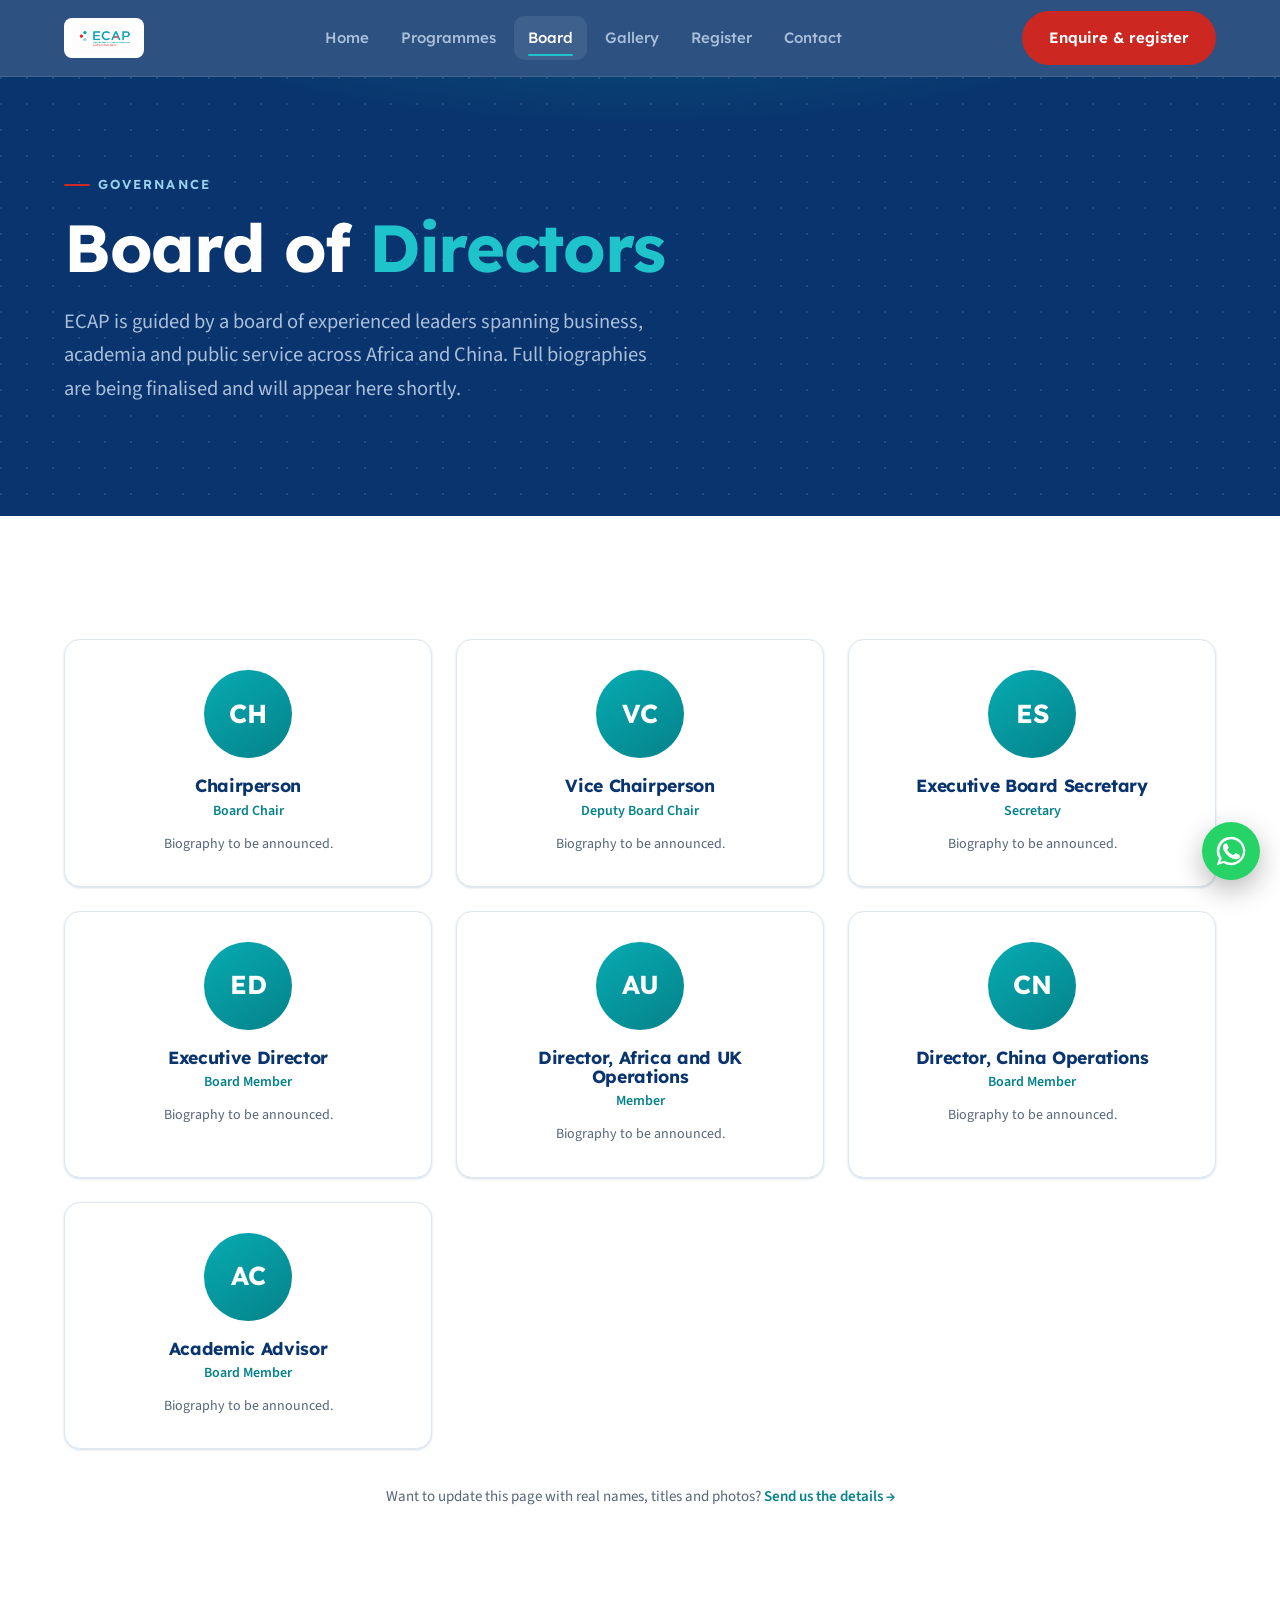
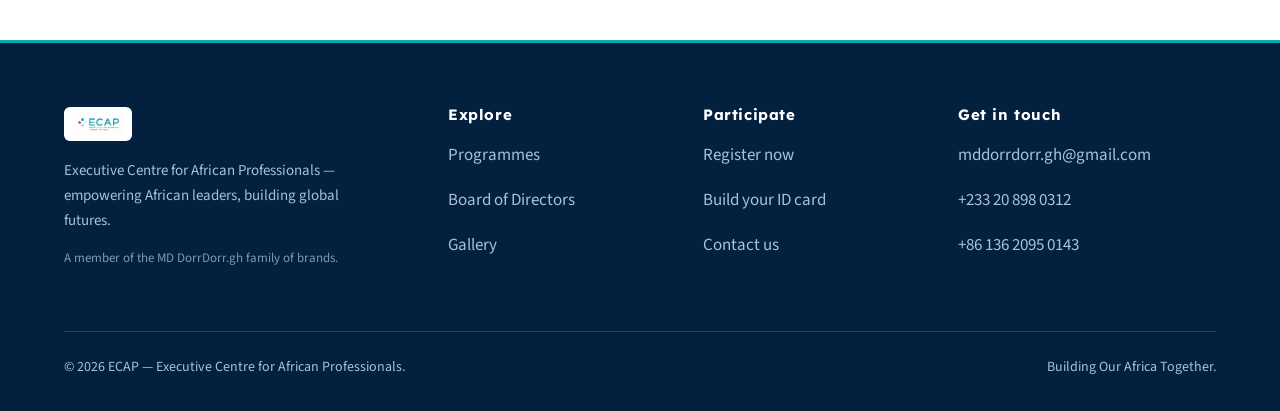
==== commit ed8d2e78: "Rename Africa/UK director to 'Director, Africa and UK Operations' / Member Co-Authored-By: Claude So" ====
--- a/board.html
+++ b/board.html
@@ -85,8 +85,8 @@
       </div>
       <div class="card reveal" data-delay="1" style="text-align:center;">
         <div class="board-avatar" style="margin-inline:auto;">AU</div>
-        <h3 style="font-family:'Lexend';font-size:1.1rem;margin:0 0 4px;">Director for Africa and UK</h3>
-        <p style="color:var(--teal-dark);font-weight:600;font-size:14px;margin:0 0 10px;">African and UK Operations</p>
+        <h3 style="font-family:'Lexend';font-size:1.1rem;margin:0 0 4px;">Director, Africa and UK Operations</h3>
+        <p style="color:var(--teal-dark);font-weight:600;font-size:14px;margin:0 0 10px;">Member</p>
         <p style="color:var(--fg-muted);font-size:14px;margin:0;">Biography to be announced.</p>
       </div>
       <div class="card reveal" data-delay="2" style="text-align:center;">
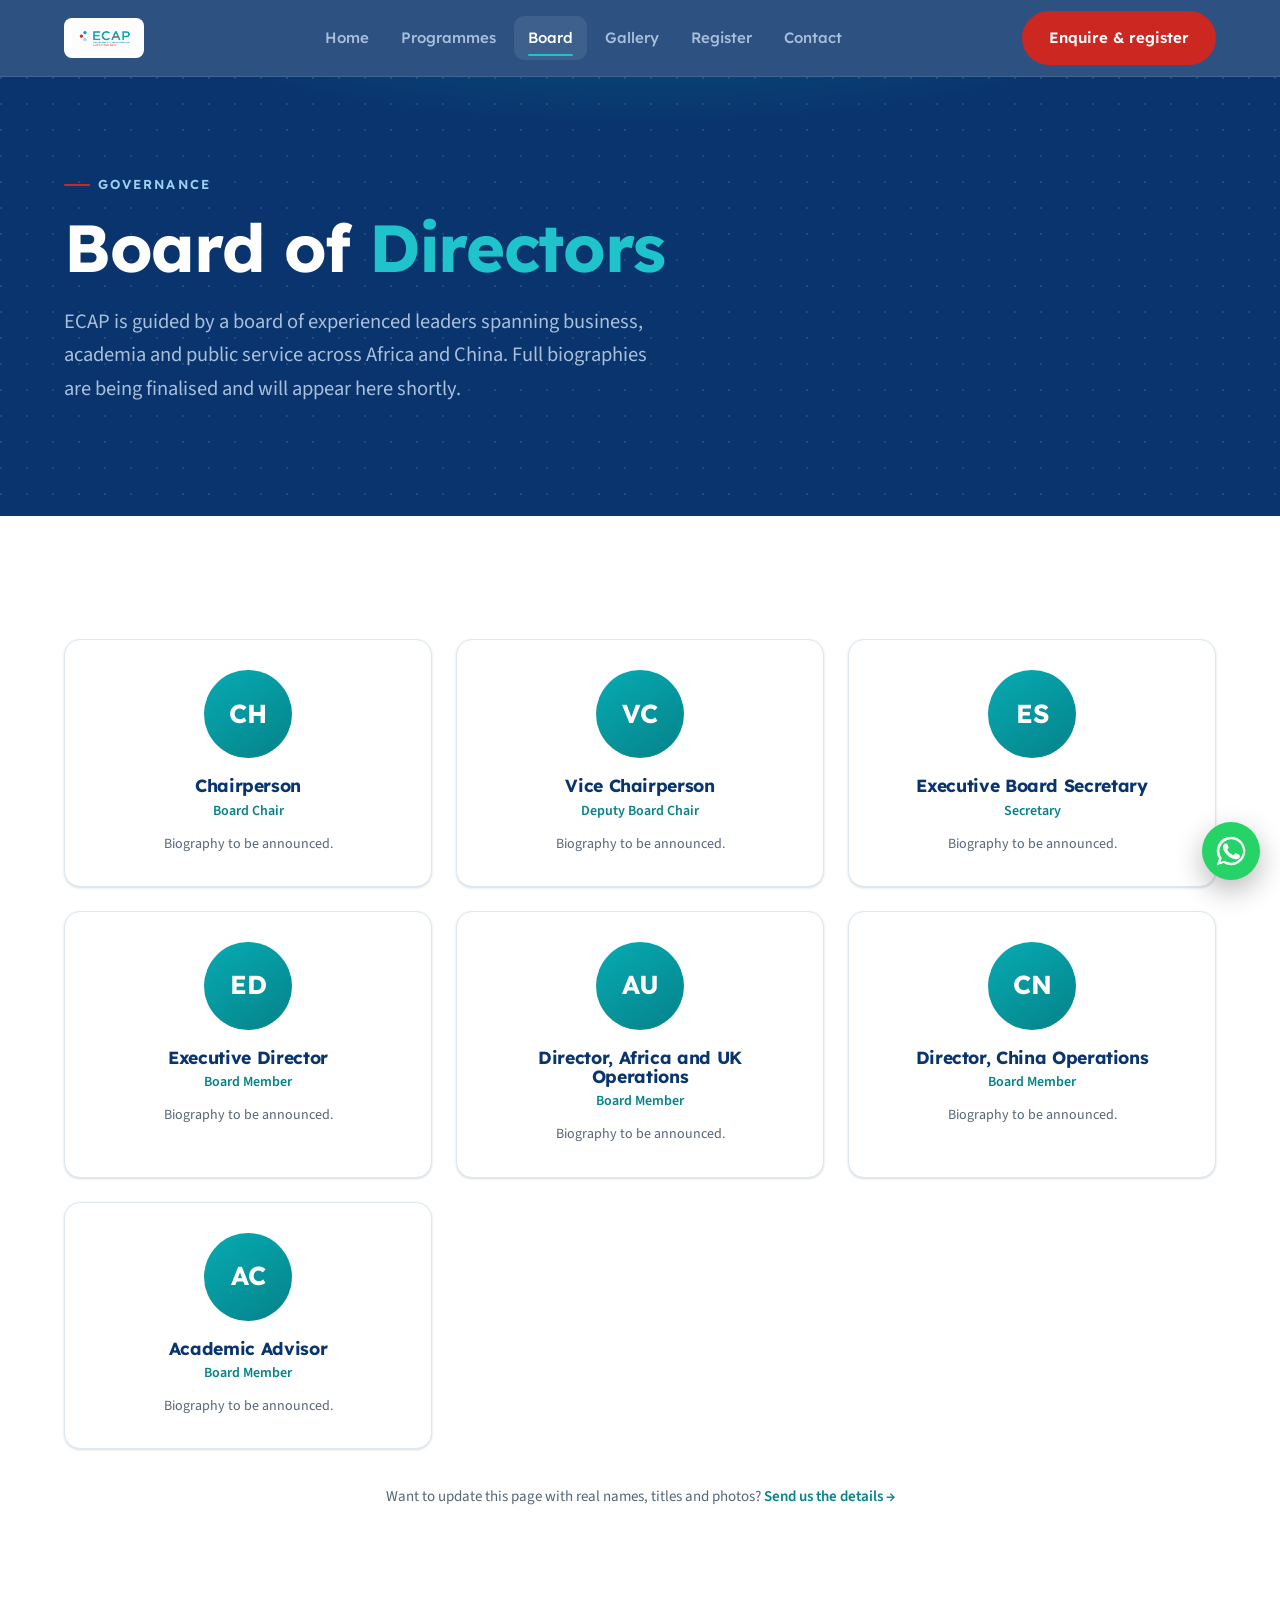
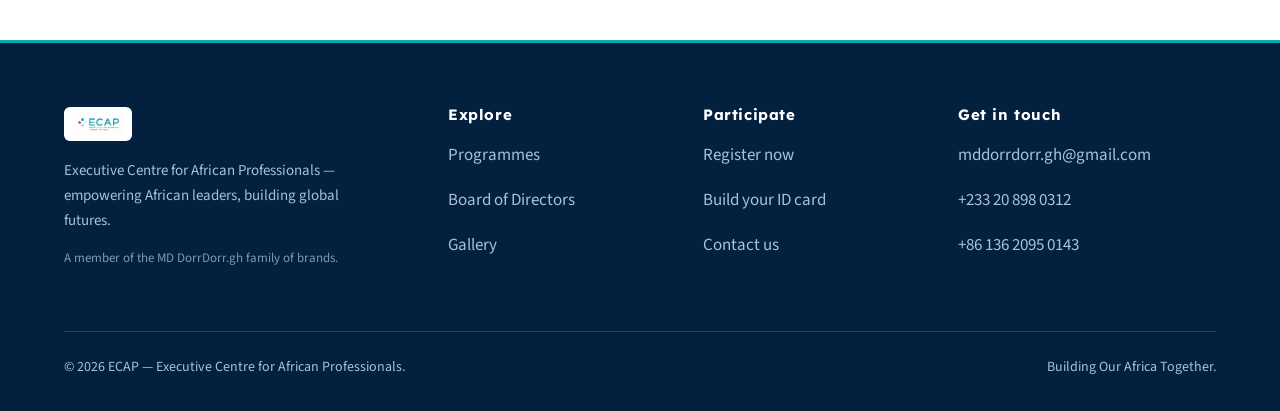
==== commit a4a5e26d: "Restore 'Board Member' label for the Africa/UK director card Co-Authored-By: Claude Sonnet 5 <norepl" ====
--- a/board.html
+++ b/board.html
@@ -86,7 +86,7 @@
       <div class="card reveal" data-delay="1" style="text-align:center;">
         <div class="board-avatar" style="margin-inline:auto;">AU</div>
         <h3 style="font-family:'Lexend';font-size:1.1rem;margin:0 0 4px;">Director, Africa and UK Operations</h3>
-        <p style="color:var(--teal-dark);font-weight:600;font-size:14px;margin:0 0 10px;">Member</p>
+        <p style="color:var(--teal-dark);font-weight:600;font-size:14px;margin:0 0 10px;">Board Member</p>
         <p style="color:var(--fg-muted);font-size:14px;margin:0;">Biography to be announced.</p>
       </div>
       <div class="card reveal" data-delay="2" style="text-align:center;">
